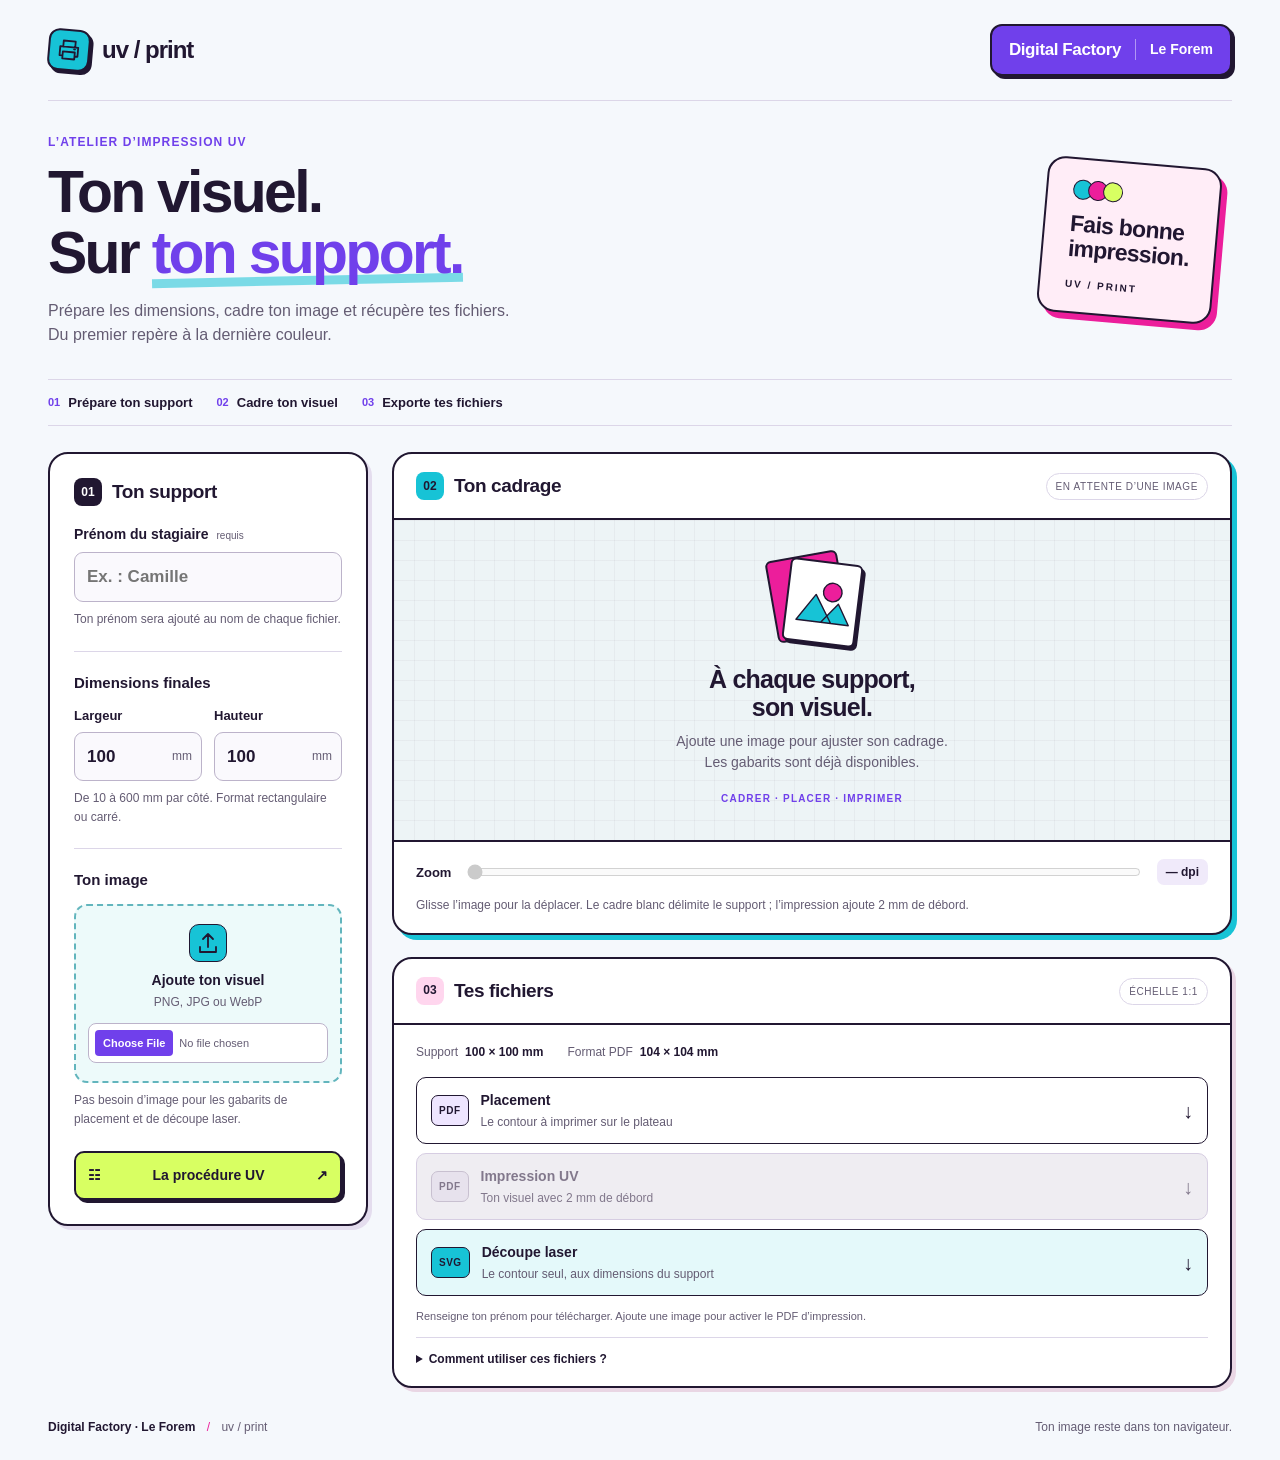
==== index.html @ a332b552 "Créer UV Print avec une identité DF distincte de Cut Studio Copier l’application UV, ses exports nom" ====
<!DOCTYPE html>
<html lang="fr">
<head>
<meta charset="UTF-8">
<meta name="viewport" content="width=device-width, initial-scale=1.0">
<title>UV / Print — Digital Factory</title>
<meta name="description" content="Prépare ton impression UV : cadrage, gabarit de placement, PDF avec débord et contour SVG pour la découpe laser.">
<link rel="icon" type="image/svg+xml" href="favicon.svg">
<link rel="stylesheet" href="assets/uvprint.css">
</head>
<body class="uvprint">

<div class="wrap">
  <header class="topbar">
    <a class="brand" href="./" aria-label="UV Print — accueil"><span class="brand-icon" aria-hidden="true"><svg viewBox="0 0 24 24"><path d="M6 9V3h12v6M6 18H3V9h18v9h-3M6 14h12v7H6z"/><path d="M17 11h1"/></svg></span>uv / print</a>
    <div class="factory-signature" aria-label="Digital Factory · Le Forem"><span class="factory-name">Digital Factory</span><span class="factory-forem">Le Forem</span></div>
  </header>
  <main>
    <section class="intro" aria-labelledby="titre">
      <div><p class="eyebrow">L’atelier d’impression UV</p><h1 id="titre">Ton visuel.<br>Sur <em>ton support.</em></h1><p class="sub">Prépare les dimensions, cadre ton image et récupère tes fichiers.<br>Du premier repère à la dernière couleur.</p></div>
      <div class="print-stamp" aria-hidden="true"><div class="ink-dots"><i></i><i></i><i></i></div><strong>Fais bonne<br>impression.</strong><span>UV / PRINT</span></div>
    </section>
    <div class="workflow" aria-label="Les étapes"><span><b>01</b> Prépare ton support</span><span><b>02</b> Cadre ton visuel</span><span><b>03</b> Exporte tes fichiers</span></div>
    <div class="studio-grid">
      <section class="panel controls" aria-labelledby="supportTitre">
        <h2 id="supportTitre" class="section-title"><span class="step">01</span> Ton support</h2>
        <label for="prenom">Prénom du stagiaire <span class="required">requis</span></label>
        <input type="text" id="prenom" autocomplete="given-name" maxlength="80" required placeholder="Ex. : Camille" aria-describedby="prenomAide">
        <small class="champ-aide" id="prenomAide">Ton prénom sera ajouté au nom de chaque fichier.</small>
        <div class="settings">
          <h3>Dimensions finales</h3>
          <div class="dims-libre">
            <div><label for="dimW">Largeur</label><div class="field"><input type="number" id="dimW" min="10" max="600" step="1" value="100" required><span>mm</span></div></div>
            <div><label for="dimH">Hauteur</label><div class="field"><input type="number" id="dimH" min="10" max="600" step="1" value="100" required><span>mm</span></div></div>
          </div><p class="champ-aide">De 10 à 600 mm par côté. Format rectangulaire ou carré.</p>
        </div>
        <div class="settings">
          <h3>Ton image</h3>
          <div class="upload"><span class="upload-icon" aria-hidden="true"><svg viewBox="0 0 24 24"><path d="M12 16V3m-5 5 5-5 5 5M4 16v5h16v-5"/></svg></span><label for="imageInput">Ajoute ton visuel</label><span class="champ-aide">PNG, JPG ou WebP</span><input id="imageInput" type="file" accept="image/png,image/jpeg,image/webp" onchange="chargeImage(this)"><img class="miniature" id="miniature" alt="Miniature de l’image importée"></div>
          <p id="imageError" class="image-error" role="alert" hidden></p>
          <p class="champ-aide">Pas besoin d’image pour les gabarits de placement et de découpe laser.</p>
        </div>
        <button class="procedure-btn" id="btnProcedure" onclick="ouvreProcedure()" aria-haspopup="dialog" aria-controls="modalProc"><span aria-hidden="true">☷</span> La procédure UV <span aria-hidden="true">↗</span></button>
      </section>
      <div class="work-area">
        <section class="panel preview-panel" aria-labelledby="cadrageTitre">
          <div class="panel-head"><h2 id="cadrageTitre" class="section-title"><span class="step cyan">02</span> Ton cadrage</h2><span class="preview-tag" id="previewState">En attente d’une image</span></div>
          <div class="stage">
            <div class="empty-state" id="emptyState"><div class="empty-print" aria-hidden="true"><span class="paper-back"></span><span class="paper-front"><svg viewBox="0 0 80 80"><circle cx="51" cy="25" r="12"/><path d="M8 65 30 30 53 65ZM40 65 60 39 76 65Z"/></svg></span></div><h3>À chaque support,<br>son visuel.</h3><p>Ajoute une image pour ajuster son cadrage.<br>Les gabarits sont déjà disponibles.</p><span class="empty-format">CADRER · PLACER · IMPRIMER</span></div>
            <canvas class="zone" id="cvCadrage" height="260" hidden aria-label="Aperçu du cadrage : glisse l’image pour ajuster la zone imprimée"></canvas>
          </div>
          <div class="preview-bottom"><div class="rang"><label for="zoom">Zoom</label><input type="range" id="zoom" min="1" max="3" step="0.01" value="1" disabled><span class="badge" id="dpiBadge">— dpi</span></div><p class="champ-aide">Glisse l’image pour la déplacer. Le cadre blanc délimite le support ; l’impression ajoute 2 mm de débord.</p></div>
        </section>
        <section class="panel exports" aria-labelledby="exportsTitre">
          <div class="panel-head"><h2 id="exportsTitre" class="section-title"><span class="step pink">03</span> Tes fichiers</h2><span class="preview-tag">Échelle 1:1</span></div>
          <div class="export-body"><div class="recap" id="recap"><div><span>Support</span><b id="recapDim">100 × 100 mm</b></div><div><span>Format PDF</span><b id="recapPlateau">104 × 104 mm</b></div></div>
            <div class="dl">
              <button id="btnGabarit" onclick="exportGabarit()"><span class="file-type">PDF</span><span><b>Placement</b><small>Le contour à imprimer sur le plateau</small></span><span class="download-arrow" aria-hidden="true">↓</span></button>
              <button id="btnImpression" onclick="exportImpression()" disabled><span class="file-type">PDF</span><span><b>Impression UV</b><small>Ton visuel avec 2 mm de débord</small></span><span class="download-arrow" aria-hidden="true">↓</span></button>
              <button id="btnLaser" onclick="exportLaser()"><span class="file-type">SVG</span><span><b>Découpe laser</b><small>Le contour seul, aux dimensions du support</small></span><span class="download-arrow" aria-hidden="true">↓</span></button>
            </div>
            <p class="export-note">Renseigne ton prénom pour télécharger. Ajoute une image pour activer le PDF d’impression.</p>
            <details class="export-help"><summary>Comment utiliser ces fichiers ?</summary><p><b>Impression UV :</b> imprime le gabarit de placement sur le plateau, pose le support dans le trait plein, règle la hauteur, puis imprime ton visuel.</p><p><b>Découpe laser :</b> importe le SVG en millimètres à 100 %. Il ne contient ni image ni débord, et n’applique aucune compensation du trait de coupe. Utilise un matériau compatible avec ta machine.</p></details>
          </div>
        </section>
      </div>
    </div>
  </main>
  <footer><span><strong>Digital Factory · Le Forem</strong> <span class="footer-divider">/</span> uv / print</span><span>Ton image reste dans ton navigateur.</span></footer>
</div>

<div class="modal" id="modalProc" role="dialog" aria-modal="true" aria-label="Procédure d’impression UV">
  <div class="box">
    <div id="procEcran"></div>
    <div class="actions" style="justify-content:flex-end; margin-top:22px; border-top:1px solid var(--border); padding-top:16px">
      <button class="btn2" id="fermerProcedure" onclick="fermeProcedure()">Fermer</button>
    </div>
  </div>
</div>

<div class="lightbox" id="modalImg" onclick="fermeLightbox()">
  <button class="lightbox-close" onclick="fermeLightbox()" aria-label="Fermer">&times;</button>
  <img id="lightboxImg" src="" alt="" onclick="event.stopPropagation();">
</div>

<script>
/* ---------- constantes ---------- */
const K = 72/25.4;      // pt par mm (PDF)
const DPI = 300;        // résolution d'export
const DEBORD = 2;       // débord d'impression (mm)
const MARGE = DEBORD;   // la page s'arrête au débord : aucune bande blanche extérieure
const clamp=(v,a,b)=>Math.max(a,Math.min(b,v));

const state = {w:100, h:100, zoom:1, ox:.5, oy:.5, img:null};

/* ---------- image ---------- */
function chargeImage(input){
  const f=input.files[0]; if(!f) return;
  const erreur=document.getElementById('imageError');
  erreur.hidden=true;
  const echec=()=>{erreur.textContent='Cette image ne peut pas être ouverte. Choisis un fichier PNG, JPG ou WebP.'; erreur.hidden=false;};
  const r=new FileReader();
  r.onerror=echec;
  r.onload=e=>{
    const im=new Image();
    im.onerror=echec;
    im.onload=()=>{
      state.img=im; state.zoom=1; state.ox=.5; state.oy=.5;
      document.getElementById('zoom').value=1;
      document.getElementById('zoom').disabled=false;
      document.getElementById('emptyState').hidden=true;
      document.getElementById('cvCadrage').hidden=false;
      document.getElementById('previewState').textContent='Glisse pour ajuster';
      document.getElementById('miniature').src=e.target.result;
      document.getElementById('miniature').style.display='block';
      document.getElementById('btnGabarit').disabled=false;
      document.getElementById('btnImpression').disabled=false;
      rendu();
    };
    im.src=e.target.result;
  };
  r.readAsDataURL(f);
}

/* ---------- géométrie (cadrage rectangulaire libre) ---------- */
function cropRect(){
  const img=state.img;
  if(!img||!img.width) return null;
  /*
    Le cadrage correspond au format fini du support. On réserve aussi, dans
    l'image source, les 2 mm nécessaires tout autour. Sans cette réserve,
    l'export tenterait de lire hors de la photo et le débord deviendrait blanc.
  */
  const baseScale=Math.min(
    img.width/(state.w+2*DEBORD),
    img.height/(state.h+2*DEBORD)
  );
  const s=baseScale/state.zoom;
  const w=state.w*s, h=state.h*s;
  const pad=DEBORD*s;
  const cx=clamp(state.ox*img.width, w/2+pad, img.width-w/2-pad);
  const cy=clamp(state.oy*img.height, h/2+pad, img.height-h/2-pad);
  return {x:cx-w/2, y:cy-h/2, w, h};
}
function effDpi(){ const c=cropRect(); return c ? c.w/state.w*25.4 : 0; }
function zoomMax(){
  const img=state.img; if(!img||!img.width) return 2;
  const baseScale=Math.min(
    img.width/(state.w+2*DEBORD),
    img.height/(state.h+2*DEBORD)
  );
  return clamp((baseScale*25.4)/150, 1.01, 3);
}
function larg(el){ return Math.min(680, (el.parentElement.clientWidth||640)-2); }

function tuile(pxPerMm, bleedMm){
  const b=bleedMm||0;
  const totalW=state.w+2*b, totalH=state.h+2*b;
  const pxW=Math.max(1, Math.round(totalW*pxPerMm)), pxH=Math.max(1, Math.round(totalH*pxPerMm));
  const cv=document.createElement('canvas'); cv.width=pxW; cv.height=pxH;
  const ctx=cv.getContext('2d');
  ctx.fillStyle='#fff'; ctx.fillRect(0,0,pxW,pxH);
  const cr=cropRect();
  if(!cr) return cv;
  const s=cr.w/state.w;
  ctx.drawImage(state.img, cr.x-b*s, cr.y-b*s, totalW*s, totalH*s, 0, 0, pxW, pxH);
  return cv;
}

function dessineCadrage(){
  const cv=document.getElementById('cvCadrage');
  const img=state.img;
  if(!img||!img.width) return;
  const lp=Math.min(larg(cv), 460*img.width/img.height), s=lp/img.width;
  cv.width=lp; cv.height=Math.round(img.height*s);
  const ctx=cv.getContext('2d');
  ctx.drawImage(img,0,0,cv.width,cv.height);
  const cr=cropRect(); if(!cr) return;
  ctx.fillStyle='rgba(38,37,31,.55)';
  ctx.fillRect(0,0,cv.width,cr.y*s);
  ctx.fillRect(0,(cr.y+cr.h)*s,cv.width,cv.height);
  ctx.fillRect(0,cr.y*s,cr.x*s,cr.h*s);
  ctx.fillRect((cr.x+cr.w)*s,cr.y*s,cv.width,cr.h*s);
  ctx.strokeStyle='#fff'; ctx.lineWidth=2.5;
  ctx.strokeRect(cr.x*s,cr.y*s,cr.w*s,cr.h*s);
  const d=Math.round(effDpi());
  const bd=document.getElementById('dpiBadge');
  bd.textContent=d+' dpi';
  bd.className='badge '+(d>=250?'ok':(d>=110?'warn':'alerte'));
  document.getElementById('zoom').max=zoomMax().toFixed(2);
}

function rendu(){
  document.getElementById('recapDim').textContent=state.w+' × '+state.h+' mm';
  document.getElementById('recapPlateau').textContent=(state.w+2*MARGE)+' × '+(state.h+2*MARGE)+' mm';
  dessineCadrage();
}

document.getElementById('dimW').addEventListener('input',e=>{
  state.w=clamp(Math.round(+e.target.value||0),10,600); rendu();
});
document.getElementById('dimH').addEventListener('input',e=>{
  state.h=clamp(Math.round(+e.target.value||0),10,600); rendu();
});
document.getElementById('zoom').addEventListener('input',e=>{
  state.zoom=+e.target.value; rendu();
});
let drag=null;
const cvC=document.getElementById('cvCadrage');
cvC.addEventListener('pointerdown',e=>{
  drag={x:e.clientX,y:e.clientY,ox:state.ox,oy:state.oy};
  if(cvC.setPointerCapture) cvC.setPointerCapture(e.pointerId);
});
cvC.addEventListener('pointermove',e=>{
  if(!drag) return;
  const rect=cvC.getBoundingClientRect();
  state.ox=clamp(drag.ox-(e.clientX-drag.x)/rect.width,0,1);
  state.oy=clamp(drag.oy-(e.clientY-drag.y)/rect.height,0,1);
  rendu();
});
cvC.addEventListener('pointerup',()=>{drag=null;});
cvC.addEventListener('pointercancel',()=>{drag=null;});
window.addEventListener('resize',rendu);

/* ---------- écrivain PDF : vecteur + images JPEG, sans bibliothèque ---------- */
function jpegBin(cv){
  const b64=cv.toDataURL('image/jpeg',0.95).split(',')[1];
  const bin=atob(b64), u=new Uint8Array(bin.length);
  for(let i=0;i<bin.length;i++) u[i]=bin.charCodeAt(i);
  return u;
}
function ecrisPDF(pageMm, content, images, pageHmm, boxes){
  images = images||[];
  const pW=pageMm*K, pH=(pageHmm||pageMm)*K;
  const parts=[], off=[]; let pos=0;
  const push=s=>{
    if(typeof s==='string'){
      const u=new Uint8Array(s.length);
      for(let i=0;i<s.length;i++) u[i]=s.charCodeAt(i)&0xFF;
      parts.push(u); pos+=u.length;
    } else { parts.push(s); pos+=s.length; }
  };
  const nImg=images.length, nObj=5+nImg;
  push('%PDF-1.4\n%\xE2\xE3\xCF\xD3\n');
  const obj=(n,body)=>{ off[n]=pos; push(n+' 0 obj\n'+body+'\nendobj\n'); };
  obj(1,'<< /Type /Catalog /Pages 2 0 R >>');
  obj(2,'<< /Type /Pages /Kids [3 0 R] /Count 1 >>');
  let xo='';
  for(let i=0;i<nImg;i++) xo+='/Im'+i+' '+(6+i)+' 0 R ';
  const pdfBox=box=>'['+box.map(mm=>(mm*K).toFixed(3)).join(' ')+']';
  let pageBoxes='';
  if(boxes&&boxes.trim) pageBoxes+=' /TrimBox '+pdfBox(boxes.trim);
  if(boxes&&boxes.bleed) pageBoxes+=' /BleedBox '+pdfBox(boxes.bleed);
  obj(3,'<< /Type /Page /Parent 2 0 R /MediaBox [0 0 '+pW.toFixed(3)+' '+pH.toFixed(3)+']'+pageBoxes+' '
    +'/Resources << /Font << /F1 5 0 R >> '+(nImg?'/XObject << '+xo+'>> ':'')+'>> /Contents 4 0 R >>');
  obj(4,'<< /Length '+content.length+' >>\nstream\n'+content+'endstream');
  obj(5,'<< /Type /Font /Subtype /Type1 /BaseFont /Helvetica >>');
  for(let i=0;i<nImg;i++){
    const im=images[i]; off[6+i]=pos;
    push((6+i)+' 0 obj\n<< /Type /XObject /Subtype /Image /Width '+im.w+' /Height '+im.h
      +' /ColorSpace /DeviceRGB /BitsPerComponent 8 /Filter /DCTDecode /Length '+im.data.length+' >>\nstream\n');
    push(im.data);
    push('\nendstream\nendobj\n');
  }
  const xref=pos;
  let x='xref\n0 '+(nObj+1)+'\n0000000000 65535 f \n';
  for(let n=1;n<=nObj;n++) x+=String(off[n]).padStart(10,'0')+' 00000 n \n';
  push(x);
  push('trailer\n<< /Size '+(nObj+1)+' /Root 1 0 R >>\nstartxref\n'+xref+'\n%%EOF\n');
  return new Blob(parts,{type:'application/pdf'});
}
function dl(url,nom){
  const a=document.createElement('a'); a.href=url; a.download=nom;
  document.body.appendChild(a); a.click(); a.remove();
  setTimeout(()=>URL.revokeObjectURL(url),8000);
}

/* ---------- exports ---------- */
function valideExport(){
  const prenom=document.getElementById('prenom');
  prenom.setCustomValidity(prenom.value.trim() ? '' : 'Indique ton prénom pour nommer le fichier.');
  for(const champ of [prenom, document.getElementById('dimW'), document.getElementById('dimH')]){
    if(!champ.reportValidity()) return false;
  }
  return true;
}
document.getElementById('prenom').addEventListener('input',e=>e.target.setCustomValidity(''));
function nomFichier(type,extension){
  const prenom=document.getElementById('prenom').value.trim().normalize('NFC')
    .replace(/[^\p{L}\p{N}\p{M}_-]+/gu,'-').replace(/^-+|-+$/g,'') || 'stagiaire';
  return prenom+'_'+type+'_'+state.w+'x'+state.h+'mm.'+extension;
}
function exportLaser(){
  if(!valideExport()) return;
  const svg='<?xml version="1.0" encoding="UTF-8"?>\n'
    +'<svg xmlns="http://www.w3.org/2000/svg" width="'+state.w+'mm" height="'+state.h+'mm" viewBox="0 0 '+state.w+' '+state.h+'">\n'
    +'  <rect x="0" y="0" width="'+state.w+'" height="'+state.h+'" fill="none" stroke="#ff0000" stroke-width="0.01"/>\n'
    +'</svg>\n';
  dl(URL.createObjectURL(new Blob([svg],{type:'image/svg+xml;charset=utf-8'})),nomFichier('decoupe-laser','svg'));
}
function exportImpression(){
  if(!valideExport() || !state.img) return;
  const pageW=state.w+2*MARGE, pageH=state.h+2*MARGE, pHpt=pageH*K;
  const totalW=state.w+2*DEBORD, totalH=state.h+2*DEBORD;
  const cv=tuile(DPI/25.4, DEBORD);
  const imgs=[{data:jpegBin(cv), w:cv.width, h:cv.height}];
  const x=(MARGE-DEBORD)*K, y=pHpt-(MARGE-DEBORD)*K-totalH*K;
  const c='q '+(totalW*K).toFixed(3)+' 0 0 '+(totalH*K).toFixed(3)+' '
    +x.toFixed(3)+' '+y.toFixed(3)+' cm /Im0 Do Q\n';
  const boxes={
    trim:[MARGE, MARGE, MARGE+state.w, MARGE+state.h],
    bleed:[MARGE-DEBORD, MARGE-DEBORD, MARGE+state.w+DEBORD, MARGE+state.h+DEBORD]
  };
  dl(URL.createObjectURL(ecrisPDF(pageW, c, imgs, pageH, boxes)), nomFichier('impression','pdf'));
}
function exportGabarit(){
  if(!valideExport()) return;
  const pageW=state.w+2*MARGE, pageH=state.h+2*MARGE, pHpt=pageH*K;
  const tw=state.w, th=state.h, x=MARGE, y=MARGE;
  const Y = mm => pHpt - mm*K;
  let c='0 G 0.8 w\n';
  c+=(x*K).toFixed(2)+' '+Y(y+th).toFixed(2)+' '
    +(tw*K).toFixed(2)+' '+(th*K).toFixed(2)+' re S\n';
  c+='[3 3] 0 d 0.4 w\n'
    +((x-DEBORD)*K).toFixed(2)+' '+Y(y+th+DEBORD).toFixed(2)+' '
    +((tw+2*DEBORD)*K).toFixed(2)+' '+((th+2*DEBORD)*K).toFixed(2)+' re S\n'
    +'[] 0 d 0.8 w\n';
  c+='1.2 w 0 '+Y(0).toFixed(2)+' m '+(16*K).toFixed(2)+' '+Y(0).toFixed(2)+' l S\n'
    +'0 '+Y(0).toFixed(2)+' m 0 '+Y(16).toFixed(2)+' l S\n';
  c+='BT /F1 7 Tf '+(20*K).toFixed(2)+' '+Y(8).toFixed(2)+' Td (origine machine) Tj ET\n';
  c+='BT /F1 6 Tf '+(MARGE*K).toFixed(2)+' '+Y(pageH-2).toFixed(2)+' Td '
    +'(support '+tw+' x '+th+' mm - debord '+DEBORD+' mm - trait plein = support) Tj ET\n';
  dl(URL.createObjectURL(ecrisPDF(pageW, c, [], pageH)), nomFichier('gabarit-placement','pdf'));
}

/* ---------- procédure courte ---------- */
function etapesProcedure(){
  return [
    {texte:'Vérifier que le support <b>MO-240</b> est bien sélectionné dans VersaWorks.', img:'assets/versaworks/etape-1.jpg'},
    {texte:'Dans la barre d’outils, ouvrir <b>Paramètres</b> (icône engrenage).', img:'assets/versaworks/etape-2.jpg'},
    {texte:'Dans la section Qualité, choisir le type de support : <b>Generic</b> pour toute impression couleur ou blanc ; <b>Special Effect</b> pour l’embossage, le vernis mat ou brillant.', img:'assets/versaworks/etape-3.jpg'},
    {texte:'Toujours dans Qualité, choisir la qualité d’impression : pour le gabarit, <b>Draft</b> suffit — un simple tracé de positionnement, pas une image à restituer fidèlement.', img:'assets/versaworks/etape-4.jpg'},
    {texte:'Sur la machine, règle la <b>hauteur du plateau</b> avec le profil <b>Gabarit Tape</b>, puis imprime le <b>gabarit</b> (fichier 1) directement sur le plateau.'},
    {texte:'Place le support bien à l’intérieur du contour en trait plein.', img:'assets/impression-uv/etape-6.png'},
    {texte:'Règle à nouveau la <b>hauteur du plateau</b> directement sur la machine avec un <b>profil adapté à ton support</b> : le support a de l’épaisseur et la distance entre la tête d’impression et sa surface a changé depuis l’impression du gabarit.', cle:true},
    {texte:'Impression couleur : sélectionner Mode → Couleur (CMYK/Or/Re) : <b>12 passes</b> pour la meilleure qualité, <b>10 passes</b> pour aller plus vite. Qualité d’impression : Standard.', img:'assets/versaworks/etape-6.jpg'},
    {texte:'Si tu as besoin d’une <b>sous-couche blanche</b>, sélectionne le mode multicouche adapté : <b>White → CMYK/Or/Re 12p</b> pour imprimer le blanc avant la couleur, ou <b>CMYK/Or/Re → White 12p</b> pour imprimer le blanc après la couleur. Clique ensuite sur <b>Générer une plaque de couleur spéciale</b>, puis choisis Forme → <b>Zone d’impression</b>. L’ordre dépend du support et du côté depuis lequel le visuel sera regardé.', cle:true,
      medias:[{s:'assets/versaworks/etape-5a.jpg', label:'Choisir le mode avec blanc'},{s:'assets/versaworks/etape-5b.jpg', label:'Générer une plaque de couleur spéciale'},{s:'assets/versaworks/etape-5c.jpg', label:'Résultat attendu'}]},
    {texte:'Valider, puis cliquer sur <b>Imprimer</b>.', img:'assets/versaworks/etape-7.jpg'}
  ];
}
function ouvreLightbox(src){
  document.getElementById('lightboxImg').src=src;
  document.getElementById('modalImg').classList.add('on');
}
function fermeLightbox(){ document.getElementById('modalImg').classList.remove('on'); }
function ouvreProcedure(){
  const uneImage=(src,alt)=>'<span class="pc-media"><span class="pc-ph"><svg viewBox="0 0 24 24" fill="none" stroke="currentColor" stroke-width="2" stroke-linecap="round" stroke-linejoin="round" aria-hidden="true"><rect x="3" y="3" width="18" height="18" rx="2" ry="2"/><circle cx="8.5" cy="8.5" r="1.5"/><polyline points="21 15 16 10 5 21"/></svg><small>'+src+'</small></span><img src="'+src+'" alt="'+alt+'" onclick="event.preventDefault();event.stopPropagation();ouvreLightbox(this.src);" onerror="this.remove()"></span>';
  const check=etapesProcedure().map((e,i)=>{
    const n=i+1;
    const media=e.medias
      ? '<span class="pc-media-row">'+e.medias.map(m=>'<span class="pc-media-item">'+uneImage(m.s,'Illustration étape '+n)+'<small class="pc-media-cap">'+m.label+'</small></span>').join('')+'</span>'
      : (e.img ? uneImage(e.img,'Illustration étape '+n) : '');
    return '<label class="pc'+(e.cle?' pc-cle':'')+'"><input type="checkbox"><span class="pc-n">'+n+'</span><span class="pc-body"><span class="pc-txt">'+(e.cle?'<span class="pc-tag">Point clé</span>':'')+e.texte+'</span>'+media+'</span></label>';
  }).join('');
  document.getElementById('procEcran').innerHTML=
    '<h2><svg class="ic" viewBox="0 0 24 24" fill="none" stroke="currentColor" stroke-width="2" stroke-linecap="round" stroke-linejoin="round" aria-hidden="true"><polyline points="6 9 6 2 18 2 18 9"/><path d="M6 18H4a2 2 0 0 1-2-2v-5a2 2 0 0 1 2-2h16a2 2 0 0 1 2 2v5a2 2 0 0 1-2 2h-2"/><rect x="6" y="14" width="12" height="8"/></svg>Procédure</h2>'
    +'<p class="plan-sous">Un support, dans l’ordre</p>'
    +'<p class="plan-hint">Coche chaque étape au fur et à mesure. Touche une photo pour l’agrandir.</p>'
    +'<div class="plan-check">'+check+'</div>';
  document.getElementById('modalProc').classList.add('on');
  document.getElementById('fermerProcedure').focus();
}
function fermeProcedure(){ document.getElementById('modalProc').classList.remove('on'); document.getElementById('btnProcedure').focus(); }
document.addEventListener('keydown',e=>{
  if(e.key==='Escape'){
    if(document.getElementById('modalImg').classList.contains('on')) fermeLightbox();
    else if(document.getElementById('modalProc').classList.contains('on')) fermeProcedure();
  }
});

rendu();
</script>
</body>
</html>
---- assets/uvprint.css ----
@import url('procedure.css');
:root{--bg:#f5f8fc;--panel:#fff;--ink:#211731;--muted:#645c73;--violet:#7040eb;--lime:#d8ff62;--line:#dcd6e8;--magenta:#ec1e9b;--cyan:#17c3d6;--text:var(--ink);--border:var(--line);--wash:#f5f3ff;--grey-soft:#f2f2f6;--mauve:var(--violet);--mauve-soft:#f1eaff;--fuchsia:var(--magenta);--fuchsia-soft:#fff0f8;--radius:20px;--radius-md:12px}
*{box-sizing:border-box}body{margin:0;background:var(--bg);color:var(--ink);font:16px/1.5 Arial,Helvetica,sans-serif}button,input{font:inherit}button{cursor:pointer}button:disabled{cursor:not-allowed}button,input{touch-action:manipulation}a{color:inherit}button:focus-visible,input:focus-visible,a:focus-visible,summary:focus-visible{outline:3px solid var(--violet);outline-offset:4px}button{color:var(--ink)}[hidden]{display:none!important}.wrap{max-width:1256px;margin:auto;padding:0 36px}svg{width:24px;height:24px;fill:none;stroke:currentColor;stroke-width:1.8;stroke-linecap:round;stroke-linejoin:round;flex:none}.ic{width:1.15em;height:1.15em;vertical-align:-.2em}
.topbar{display:flex;align-items:center;justify-content:space-between;gap:18px;padding:24px 0;border-bottom:1px solid var(--line)}.brand{display:flex;align-items:center;gap:12px;font-size:24px;letter-spacing:-1px;font-weight:900;text-decoration:none}.brand-icon{display:grid;place-items:center;width:42px;height:42px;background:var(--cyan);border:2px solid var(--ink);border-radius:11px;box-shadow:3px 3px 0 var(--ink);transform:rotate(5deg)}.factory-signature{display:flex;align-items:center;gap:14px;padding:11px 17px;background:var(--violet);color:white;border:2px solid var(--ink);border-radius:12px;box-shadow:3px 3px 0 var(--ink)}.factory-name{font-size:17px;font-weight:900;letter-spacing:-.4px}.factory-forem{border-left:1px solid #ffffff75;padding-left:14px;font-size:14px;font-weight:700;white-space:nowrap}
.intro{display:flex;justify-content:space-between;align-items:center;gap:30px;padding:32px 0}.eyebrow{margin:0 0 10px;font-size:12px;font-weight:800;letter-spacing:1.1px;text-transform:uppercase;color:var(--violet)}h1{font-size:clamp(38px,4.6vw,60px);font-weight:900;letter-spacing:-2.7px;line-height:1.04;margin:0}h1 em{font-style:normal;color:var(--violet);position:relative;isolation:isolate}h1 em:after{content:'';position:absolute;z-index:-1;bottom:0;left:0;right:0;height:9px;background:var(--cyan);opacity:.55;transform:rotate(-1.2deg)}.sub{color:var(--muted);margin:16px 0 0;font-size:16px}.print-stamp{position:relative;background:#ffedf7;border:2px solid var(--ink);border-radius:18px;padding:20px 25px;box-shadow:6px 6px 0 var(--magenta);transform:rotate(5deg);margin-right:15px;flex:none}.print-stamp strong{display:block;font-size:23px;line-height:1.1;letter-spacing:-.7px}.print-stamp>span{display:block;margin-top:14px;font-size:10px;font-weight:800;letter-spacing:2px}.ink-dots{display:flex;margin-bottom:12px;padding-left:0}.ink-dots i{width:20px;height:20px;border:1.5px solid var(--ink);border-radius:50%;background:var(--cyan)}.ink-dots i+i{margin-left:-5px;background:var(--magenta)}.ink-dots i+i+i{background:var(--lime)}
.workflow{display:flex;gap:24px;flex-wrap:wrap;margin:0 0 26px;padding:13px 0;border-top:1px solid var(--line);border-bottom:1px solid var(--line);font-size:13px;font-weight:700}.workflow span{display:flex;gap:8px;align-items:center}.workflow b{font-size:11px;color:var(--violet)}.studio-grid{display:grid;grid-template-columns:320px minmax(0,1fr);gap:24px;align-items:start}.panel{background:#fff;border:2px solid var(--ink);border-radius:20px;overflow:hidden}.controls{padding:24px;box-shadow:4px 4px 0 #e4ddee}.section-title{display:flex;align-items:center;gap:10px;margin:0;font-size:19px;letter-spacing:-.4px;line-height:1.3}.step{display:grid;place-items:center;width:28px;height:28px;border-radius:8px;background:var(--ink);color:white;font-size:12px;letter-spacing:0;flex:none}.step.cyan{background:var(--cyan);color:var(--ink)}.step.pink{background:#ffd6ee;color:var(--ink)}h3{font-size:15px;margin:0 0 12px}label{display:block;font-size:14px;font-weight:700;margin:18px 0 7px}.required{font-size:10px;color:var(--muted);font-weight:400;margin-left:4px}input[type=text],input[type=number]{width:100%;min-width:0;background:#faf9fd;color:var(--ink);border:1px solid #bcb3ca;border-radius:9px;padding:11px 12px;font-size:17px;font-weight:600}.champ-aide{display:block;color:var(--muted);font-size:12px;line-height:1.55;margin:8px 0 0}.settings{border-top:1px solid var(--line);margin-top:22px;padding-top:20px}.dims-libre{display:flex;gap:12px}.dims-libre>div{flex:1;min-width:0}.dims-libre label{margin:0 0 6px;font-size:13px}.field{position:relative}.field input{padding-right:32px}.field>span{position:absolute;right:10px;top:15px;color:var(--muted);font-size:12px;pointer-events:none}input[type=number]{appearance:textfield;-moz-appearance:textfield}input[type=number]::-webkit-inner-spin-button,input[type=number]::-webkit-outer-spin-button{-webkit-appearance:none;margin:0}
.upload{display:flex;flex-direction:column;align-items:center;text-align:center;background:#edfafa;border:2px dashed #62b5bd;border-radius:13px;padding:18px 12px}.upload label{margin:8px 0 0}.upload .champ-aide{margin:2px 0 12px}.upload-icon{display:grid;place-items:center;width:38px;height:38px;background:var(--cyan);border:1.5px solid var(--ink);border-radius:10px}.upload input{display:block;width:100%;font-size:11px;color:var(--muted);background:#fff;border:1px solid #bcb3ca;border-radius:8px;padding:6px}.upload input::file-selector-button{padding:7px 8px;border:0;border-radius:4px;color:#fff;background:var(--violet);font-weight:700;cursor:pointer;margin-right:6px}.miniature{display:none;width:54px;height:54px;object-fit:cover;border:1px solid var(--line);border-radius:8px;margin-top:12px}.image-error{font-size:13px;background:#fff0f3;color:#a12343;border-radius:8px;padding:10px}.procedure-btn{display:flex;align-items:center;gap:8px;justify-content:space-between;width:100%;margin-top:22px;border:2px solid var(--ink);border-radius:10px;padding:12px;background:var(--lime);font-size:14px;font-weight:700;box-shadow:3px 3px 0 var(--ink)}.procedure-btn:hover{transform:translateY(-2px)}
.work-area{display:grid;gap:22px;min-width:0}.preview-panel{box-shadow:5px 5px 0 var(--cyan)}.panel-head{display:flex;align-items:center;justify-content:space-between;gap:12px;padding:18px 22px;border-bottom:2px solid var(--ink)}.preview-tag{font-size:10px;letter-spacing:.6px;text-transform:uppercase;border:1px solid var(--line);border-radius:30px;padding:5px 9px;color:var(--muted);text-align:center}.stage{min-height:320px;position:relative;display:flex;align-items:center;justify-content:center;padding:24px;background-color:#edf4f6;background-image:linear-gradient(#2117310a 1px,transparent 1px),linear-gradient(90deg,#2117310a 1px,transparent 1px);background-size:20px 20px}.empty-state{text-align:center;padding:5px;max-width:360px}.empty-print{height:94px;width:108px;position:relative;margin:0 auto 16px}.paper-back,.paper-front{position:absolute;width:73px;height:83px;border:2px solid var(--ink);border-radius:6px;background:var(--magenta);left:13px;top:0;transform:rotate(-10deg)}.paper-front{background:white;transform:rotate(7deg);left:28px;top:6px;box-shadow:3px 3px 0 var(--ink);display:grid;place-items:center}.paper-front svg{width:62px;height:62px;stroke-width:1.8}.paper-front circle{fill:var(--magenta)}.paper-front path{fill:var(--cyan)}.empty-state h3{font-size:25px;line-height:1.12;letter-spacing:-.8px;margin:0 0 10px}.empty-state p{color:var(--muted);font-size:14px;margin:0}.empty-format{display:block;font-size:10px;font-weight:700;letter-spacing:1.2px;color:var(--violet);margin-top:18px}.zone{display:block;max-width:100%;height:auto;border-radius:3px;box-shadow:0 8px 25px #21173125;touch-action:none;cursor:grab}.zone:active{cursor:grabbing}.preview-bottom{border-top:2px solid var(--ink);padding:14px 22px 18px}.rang{display:flex;align-items:center;gap:14px}.rang label{margin:0;font-size:13px}.rang input{flex:1;min-width:40px;accent-color:var(--violet);height:28px}.badge{border-radius:7px;background:#f0eafa;padding:4px 9px;font-size:12px;font-weight:700;white-space:nowrap}.badge.ok{background:#e4f4ec;color:#1a6946}.badge.warn{background:#fff1cb;color:#734c00}.badge.alerte{background:#ffeaee;color:#a12343}
.exports{box-shadow:4px 4px 0 #e9d6e4}.export-body{padding:18px 22px}.recap{display:flex;gap:24px;flex-wrap:wrap;margin-bottom:16px;font-size:12px}.recap div{display:flex;gap:7px;align-items:baseline}.recap span{color:var(--muted)}.dl{display:grid;gap:9px}.dl button{display:flex;align-items:center;gap:12px;width:100%;text-align:left;border:1.5px solid var(--ink);border-radius:10px;padding:12px 14px;background:white;transition:transform .15s,box-shadow .15s}.dl button>span:nth-child(2){flex:1;min-width:0}.dl button b{display:block;font-size:14px}.dl button small{display:block;font-size:12px;color:var(--muted);margin-top:2px}.file-type{font-size:10px;letter-spacing:.5px;font-weight:800;border:1px solid var(--ink);border-radius:7px;padding:7px;background:#eee5ff}.download-arrow{font-size:20px;font-weight:700}.dl button:not(:disabled):hover{transform:translate(-1px,-1px);box-shadow:3px 3px 0 var(--ink)}#btnImpression{background:var(--violet);color:#fff}#btnImpression small{color:#fff}#btnImpression .file-type{color:var(--ink);background:var(--lime)}#btnLaser{background:#e4f9fa}#btnLaser .file-type{background:var(--cyan)}.dl button:disabled,#btnImpression:disabled{background:#efedf2;color:#82788c;border-color:#d6cde2;box-shadow:none}.dl button:disabled small,#btnImpression:disabled small{color:#82788c}.dl button:disabled .file-type,#btnImpression:disabled .file-type{background:#e7e2ed;color:#82788c;border-color:#c8c0d0}.export-note{font-size:11px;color:var(--muted);margin:12px 0}.export-help{border-top:1px solid var(--line);padding-top:12px;font-size:12px;color:var(--muted)}.export-help summary{cursor:pointer;font-weight:700;color:var(--ink)}.export-help p{margin:10px 0 0}
footer{display:flex;justify-content:space-between;gap:16px;flex-wrap:wrap;padding:30px 0 24px;color:var(--muted);font-size:12px}footer strong{color:var(--ink)}.footer-divider{margin:0 8px;color:var(--magenta)}.btn2{padding:10px 18px;border:2px solid var(--ink);border-radius:10px;background:var(--lime);font-weight:700}.modal .box{border:2px solid var(--ink);box-shadow:7px 7px 0 var(--magenta)}.pc{border-color:var(--line)}.pc-n{color:var(--violet)}.pc input{accent-color:var(--violet)}body:has(.modal.on){overflow:hidden}.lightbox-close{font-size:30px}
@media(min-width:1100px){.controls{position:sticky;top:20px}}
@media(max-width:900px){.studio-grid{grid-template-columns:280px minmax(0,1fr);gap:18px}.wrap{padding:0 24px}.controls{padding:18px}.panel-head{padding:16px}.preview-tag{font-size:9px}.print-stamp{margin-right:8px}.recap{gap:6px 15px}.export-body{padding:16px}}
@media(max-width:720px){.wrap{padding:0 18px}.topbar{padding:18px 0;flex-wrap:wrap;gap:16px}.brand{font-size:22px}.factory-signature{padding:8px 12px;gap:10px}.factory-name{font-size:14px}.factory-forem{font-size:11px;padding-left:10px}.intro{padding:26px 0;gap:16px}h1{font-size:42px;letter-spacing:-1.9px}.sub{font-size:14px}.print-stamp{display:none}.workflow{gap:10px 18px;font-size:11px;margin-bottom:22px}.studio-grid{grid-template-columns:minmax(0,1fr);gap:22px}.controls{padding:22px}.stage{min-height:310px;padding:18px}.panel-head{padding:16px 18px}.preview-bottom{padding:14px 18px}.panel-head .section-title{font-size:18px}.export-body{padding:18px}.modal{padding:14px 10px}.modal .box{padding:20px 16px;box-shadow:none}footer{font-size:11px;gap:6px}.dl button{padding:12px}.preview-tag{font-size:9px}}
@media(prefers-reduced-motion:reduce){*{transition:none!important;scroll-behavior:auto!important}}
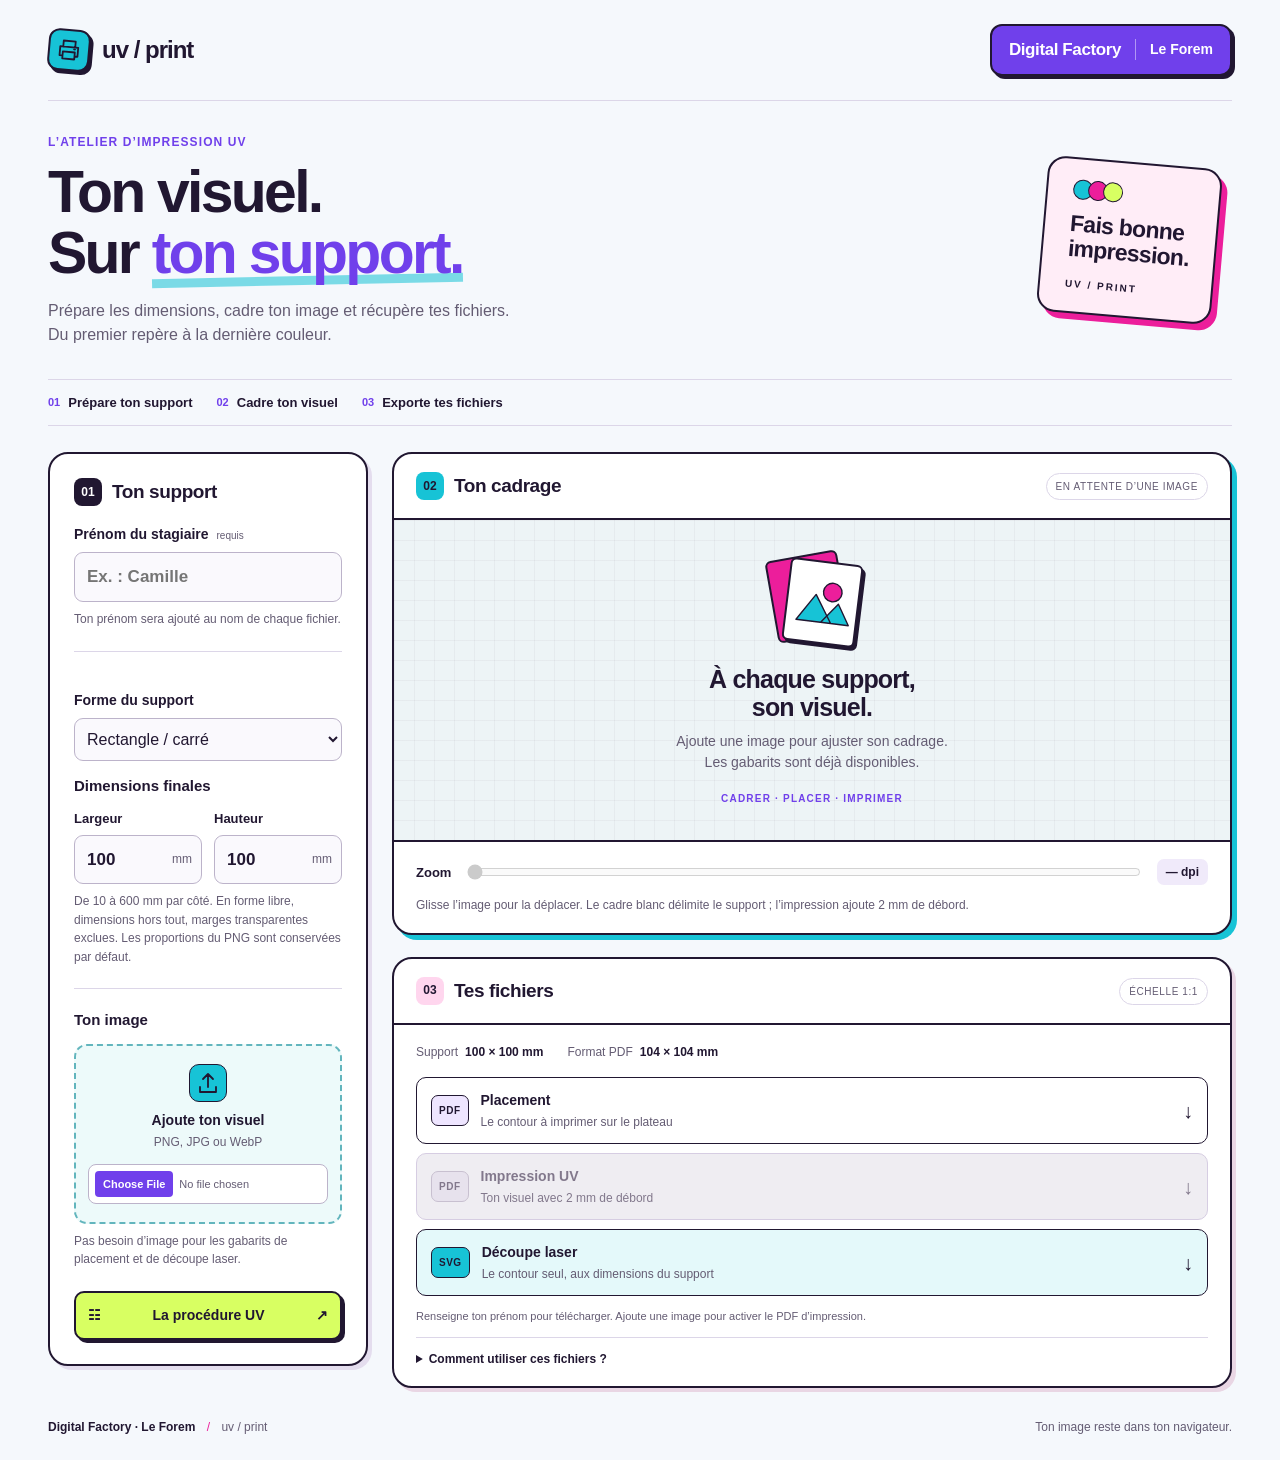
==== commit fedd8a54: "Ajoute les formes libres PNG transparentes : contour laser et gabarit de placement" ====
--- a/index.html
+++ b/index.html
@@ -28,17 +28,21 @@
         <input type="text" id="prenom" autocomplete="given-name" maxlength="80" required placeholder="Ex. : Camille" aria-describedby="prenomAide">
         <small class="champ-aide" id="prenomAide">Ton prénom sera ajouté au nom de chaque fichier.</small>
         <div class="settings">
+          <label for="shapeMode">Forme du support</label>
+          <select id="shapeMode"><option value="rectangle">Rectangle / carré</option><option value="free">Forme libre — PNG transparent</option></select>
+          <p id="shapeHelp" class="champ-aide" hidden>Le fichier de forme libre doit être fourni au format PNG sur fond transparent. Le contour suit les zones opaques (seuil 50 %) ; les trous et les éléments séparés sont aussi découpés. Vérifie le tracé avant utilisation.</p>
           <h3>Dimensions finales</h3>
+          <label id="ratioControl" hidden><input type="checkbox" id="keepRatio" checked> Conserver les proportions du PNG</label>
           <div class="dims-libre">
-            <div><label for="dimW">Largeur</label><div class="field"><input type="number" id="dimW" min="10" max="600" step="1" value="100" required><span>mm</span></div></div>
-            <div><label for="dimH">Hauteur</label><div class="field"><input type="number" id="dimH" min="10" max="600" step="1" value="100" required><span>mm</span></div></div>
-          </div><p class="champ-aide">De 10 à 600 mm par côté. Format rectangulaire ou carré.</p>
+            <div><label for="dimW">Largeur</label><div class="field"><input type="number" id="dimW" min="10" max="600" step="0.01" value="100" required><span>mm</span></div></div>
+            <div><label for="dimH">Hauteur</label><div class="field"><input type="number" id="dimH" min="10" max="600" step="0.01" value="100" required><span>mm</span></div></div>
+          </div><p class="champ-aide">De 10 à 600 mm par côté. En forme libre, dimensions hors tout, marges transparentes exclues. Les proportions du PNG sont conservées par défaut.</p>
         </div>
         <div class="settings">
           <h3>Ton image</h3>
-          <div class="upload"><span class="upload-icon" aria-hidden="true"><svg viewBox="0 0 24 24"><path d="M12 16V3m-5 5 5-5 5 5M4 16v5h16v-5"/></svg></span><label for="imageInput">Ajoute ton visuel</label><span class="champ-aide">PNG, JPG ou WebP</span><input id="imageInput" type="file" accept="image/png,image/jpeg,image/webp" onchange="chargeImage(this)"><img class="miniature" id="miniature" alt="Miniature de l’image importée"></div>
+          <div class="upload"><span class="upload-icon" aria-hidden="true"><svg viewBox="0 0 24 24"><path d="M12 16V3m-5 5 5-5 5 5M4 16v5h16v-5"/></svg></span><label for="imageInput">Ajoute ton visuel</label><span class="champ-aide" id="fileHelp">PNG, JPG ou WebP</span><input id="imageInput" type="file" accept="image/png,image/jpeg,image/webp" onchange="chargeImage(this)"><img class="miniature" id="miniature" alt="Miniature de l’image importée"></div>
           <p id="imageError" class="image-error" role="alert" hidden></p>
-          <p class="champ-aide">Pas besoin d’image pour les gabarits de placement et de découpe laser.</p>
+          <p class="champ-aide" id="uploadHelp">Pas besoin d’image pour les gabarits de placement et de découpe laser.</p>
         </div>
         <button class="procedure-btn" id="btnProcedure" onclick="ouvreProcedure()" aria-haspopup="dialog" aria-controls="modalProc"><span aria-hidden="true">☷</span> La procédure UV <span aria-hidden="true">↗</span></button>
       </section>
@@ -49,14 +53,14 @@
             <div class="empty-state" id="emptyState"><div class="empty-print" aria-hidden="true"><span class="paper-back"></span><span class="paper-front"><svg viewBox="0 0 80 80"><circle cx="51" cy="25" r="12"/><path d="M8 65 30 30 53 65ZM40 65 60 39 76 65Z"/></svg></span></div><h3>À chaque support,<br>son visuel.</h3><p>Ajoute une image pour ajuster son cadrage.<br>Les gabarits sont déjà disponibles.</p><span class="empty-format">CADRER · PLACER · IMPRIMER</span></div>
             <canvas class="zone" id="cvCadrage" height="260" hidden aria-label="Aperçu du cadrage : glisse l’image pour ajuster la zone imprimée"></canvas>
           </div>
-          <div class="preview-bottom"><div class="rang"><label for="zoom">Zoom</label><input type="range" id="zoom" min="1" max="3" step="0.01" value="1" disabled><span class="badge" id="dpiBadge">— dpi</span></div><p class="champ-aide">Glisse l’image pour la déplacer. Le cadre blanc délimite le support ; l’impression ajoute 2 mm de débord.</p></div>
+          <div class="preview-bottom"><div class="rang"><label for="zoom">Zoom</label><input type="range" id="zoom" min="1" max="3" step="0.01" value="1" disabled><span class="badge" id="dpiBadge">— dpi</span></div><p class="champ-aide" id="previewHelp">Glisse l’image pour la déplacer. Le cadre blanc délimite le support ; l’impression ajoute 2 mm de débord.</p></div>
         </section>
         <section class="panel exports" aria-labelledby="exportsTitre">
           <div class="panel-head"><h2 id="exportsTitre" class="section-title"><span class="step pink">03</span> Tes fichiers</h2><span class="preview-tag">Échelle 1:1</span></div>
           <div class="export-body"><div class="recap" id="recap"><div><span>Support</span><b id="recapDim">100 × 100 mm</b></div><div><span>Format PDF</span><b id="recapPlateau">104 × 104 mm</b></div></div>
             <div class="dl">
               <button id="btnGabarit" onclick="exportGabarit()"><span class="file-type">PDF</span><span><b>Placement</b><small>Le contour à imprimer sur le plateau</small></span><span class="download-arrow" aria-hidden="true">↓</span></button>
-              <button id="btnImpression" onclick="exportImpression()" disabled><span class="file-type">PDF</span><span><b>Impression UV</b><small>Ton visuel avec 2 mm de débord</small></span><span class="download-arrow" aria-hidden="true">↓</span></button>
+              <button id="btnImpression" onclick="exportImpression()" disabled><span class="file-type">PDF</span><span><b>Impression UV</b><small id="printHelp">Ton visuel avec 2 mm de débord</small></span><span class="download-arrow" aria-hidden="true">↓</span></button>
               <button id="btnLaser" onclick="exportLaser()"><span class="file-type">SVG</span><span><b>Découpe laser</b><small>Le contour seul, aux dimensions du support</small></span><span class="download-arrow" aria-hidden="true">↓</span></button>
             </div>
             <p class="export-note">Renseigne ton prénom pour télécharger. Ajoute une image pour activer le PDF d’impression.</p>
@@ -83,6 +87,7 @@
   <img id="lightboxImg" src="" alt="" onclick="event.stopPropagation();">
 </div>
 
+<script src="assets/freeform.js"></script>
 <script>
 /* ---------- constantes ---------- */
 const K = 72/25.4;      // pt par mm (PDF)
@@ -91,26 +96,40 @@
 const MARGE = DEBORD;   // la page s'arrête au débord : aucune bande blanche extérieure
 const clamp=(v,a,b)=>Math.max(a,Math.min(b,v));
 
-const state = {w:100, h:100, zoom:1, ox:.5, oy:.5, img:null};
+const state = {w:100, h:100, zoom:1, ox:.5, oy:.5, img:null, mode:'rectangle', shape:null};
+let imageRequest=0;
 
 /* ---------- image ---------- */
 function chargeImage(input){
   const f=input.files[0]; if(!f) return;
+  const request=++imageRequest;
   const erreur=document.getElementById('imageError');
+  if(state.mode==='free') {state.img=null;state.shape=null;rendu();}
+  if(state.mode==='free' && f.type!=='image/png') {erreur.textContent='La forme libre doit être fournie en PNG sur fond transparent.';erreur.hidden=false;return;}
   erreur.hidden=true;
-  const echec=()=>{erreur.textContent='Cette image ne peut pas être ouverte. Choisis un fichier PNG, JPG ou WebP.'; erreur.hidden=false;};
+  const echec=()=>{if(request!==imageRequest)return;erreur.textContent='Cette image ne peut pas être ouverte. Choisis un fichier PNG, JPG ou WebP.'; erreur.hidden=false;};
   const r=new FileReader();
   r.onerror=echec;
   r.onload=e=>{
     const im=new Image();
     im.onerror=echec;
     im.onload=()=>{
+      if(request!==imageRequest) return;
+      if(state.mode==='free') {
+        try {
+          if(im.width*im.height>4194304) throw new Error('Le PNG est trop grand. Réduis-le à 4 millions de pixels maximum.');
+          const canvas=document.createElement('canvas');canvas.width=im.width;canvas.height=im.height;
+          const context=canvas.getContext('2d');context.drawImage(im,0,0);
+          state.shape=traceAlpha(context.getImageData(0,0,im.width,im.height).data,im.width,im.height);
+          ajusteProportions('w');
+        } catch(error) {erreur.textContent=error.message;erreur.hidden=false;rendu();return;}
+      }
       state.img=im; state.zoom=1; state.ox=.5; state.oy=.5;
       document.getElementById('zoom').value=1;
-      document.getElementById('zoom').disabled=false;
+      document.getElementById('zoom').disabled=state.mode==='free';
       document.getElementById('emptyState').hidden=true;
       document.getElementById('cvCadrage').hidden=false;
-      document.getElementById('previewState').textContent='Glisse pour ajuster';
+      document.getElementById('previewState').textContent=state.mode==='free'?'Contour détecté':'Glisse pour ajuster';
       document.getElementById('miniature').src=e.target.result;
       document.getElementById('miniature').style.display='block';
       document.getElementById('btnGabarit').disabled=false;
@@ -126,6 +145,7 @@
 function cropRect(){
   const img=state.img;
   if(!img||!img.width) return null;
+  if(state.mode==='free') return state.shape;
   /*
     Le cadrage correspond au format fini du support. On réserve aussi, dans
     l'image source, les 2 mm nécessaires tout autour. Sans cette réserve,
@@ -159,9 +179,10 @@
   const pxW=Math.max(1, Math.round(totalW*pxPerMm)), pxH=Math.max(1, Math.round(totalH*pxPerMm));
   const cv=document.createElement('canvas'); cv.width=pxW; cv.height=pxH;
   const ctx=cv.getContext('2d');
-  ctx.fillStyle='#fff'; ctx.fillRect(0,0,pxW,pxH);
+  if(state.mode!=='free') {ctx.fillStyle='#fff'; ctx.fillRect(0,0,pxW,pxH);}
   const cr=cropRect();
   if(!cr) return cv;
+  if(state.mode==='free') {ctx.drawImage(state.img,cr.x,cr.y,cr.w,cr.h,b*pxPerMm,b*pxPerMm,state.w*pxPerMm,state.h*pxPerMm);return cv;}
   const s=cr.w/state.w;
   ctx.drawImage(state.img, cr.x-b*s, cr.y-b*s, totalW*s, totalH*s, 0, 0, pxW, pxH);
   return cv;
@@ -171,6 +192,7 @@
   const cv=document.getElementById('cvCadrage');
   const img=state.img;
   if(!img||!img.width) return;
+  if(state.mode==='free') {dessineForme(cv);return;}
   const lp=Math.min(larg(cv), 460*img.width/img.height), s=lp/img.width;
   cv.width=lp; cv.height=Math.round(img.height*s);
   const ctx=cv.getContext('2d');
@@ -190,17 +212,57 @@
   document.getElementById('zoom').max=zoomMax().toFixed(2);
 }
 
+function formePaths(){
+  const shape=state.shape;
+  return shape.paths.map(path=>path.map(([x,y])=>[x/shape.w*state.w,y/shape.h*state.h]));
+}
+function dessineForme(cv){
+  const scale=Math.min((larg(cv)-24)/state.w,420/state.h);
+  cv.width=Math.ceil(state.w*scale+24);cv.height=Math.ceil(state.h*scale+24);
+  const ctx=cv.getContext('2d');
+  for(let y=0;y<cv.height;y+=12) for(let x=0;x<cv.width;x+=12) {ctx.fillStyle=(x/12+y/12)%2?'#e5dfed':'#fff';ctx.fillRect(x,y,12,12);}
+  const sh=state.shape;ctx.drawImage(state.img,sh.x,sh.y,sh.w,sh.h,12,12,state.w*scale,state.h*scale);
+  ctx.strokeStyle='#e00056';ctx.lineWidth=1.5;ctx.beginPath();
+  for(const path of formePaths()) {path.forEach(([x,y],i)=>ctx[i?'lineTo':'moveTo'](12+x*scale,12+y*scale));ctx.closePath();}ctx.stroke();
+  document.getElementById('dpiBadge').textContent=Math.round(Math.min(sh.w/state.w,sh.h/state.h)*25.4)+' dpi';
+}
+document.getElementById('shapeMode').addEventListener('change',e=>{
+  imageRequest++;state.mode=e.target.value;state.img=null;state.shape=null;drag=null;
+  document.getElementById('imageInput').value='';document.getElementById('miniature').style.display='none';document.getElementById('imageError').hidden=true;
+  const free=state.mode==='free';
+  document.getElementById('shapeHelp').hidden=!free;document.getElementById('ratioControl').hidden=!free;
+  document.getElementById('imageInput').accept=free?'image/png':'image/png,image/jpeg,image/webp';
+  document.getElementById('fileHelp').textContent=free?'PNG sur fond transparent obligatoire':'PNG, JPG ou WebP';
+  document.getElementById('uploadHelp').textContent=free?'Importe ta forme détourée pour générer le contour laser et le gabarit de placement.':'Pas besoin d’image pour les gabarits de placement et de découpe laser.';
+  document.getElementById('previewHelp').textContent=free?'Le trait rose montre les contours de découpe, trous compris. Le visuel entier est conservé, sans recadrage. Le PDF d’impression conserve la transparence, sans débord couleur ajouté.':'Glisse l’image pour la déplacer. Le cadre blanc délimite le support ; l’impression ajoute 2 mm de débord.';
+  document.getElementById('printHelp').textContent=free?'Ton PNG transparent, sans débord couleur':'Ton visuel avec 2 mm de débord';
+  document.querySelector('#emptyState p').textContent=free?'Ajoute un PNG sur fond transparent pour détecter la forme.':'Ajoute une image pour ajuster son cadrage. Les gabarits sont déjà disponibles.';
+  rendu();
+});
 function rendu(){
+  const ready=state.mode!=='free'||!!state.shape;
+  document.getElementById('btnGabarit').disabled=!ready;document.getElementById('btnLaser').disabled=!ready;
+  document.getElementById('btnImpression').disabled=!state.img||!ready;
+  document.getElementById('emptyState').hidden=!!state.img;document.getElementById('cvCadrage').hidden=!state.img;
+  document.getElementById('zoom').disabled=!state.img||state.mode==='free';
+  if(!state.img) {document.getElementById('previewState').textContent='En attente d’une image';document.getElementById('dpiBadge').textContent='— dpi';}
+
   document.getElementById('recapDim').textContent=state.w+' × '+state.h+' mm';
   document.getElementById('recapPlateau').textContent=(state.w+2*MARGE)+' × '+(state.h+2*MARGE)+' mm';
   dessineCadrage();
 }
 
+function ajusteProportions(changed){
+  if(state.mode!=='free'||!state.shape||!document.getElementById('keepRatio').checked) return;
+  if(changed==='w') {state.h=Math.round(state.w*state.shape.h/state.shape.w*100)/100;document.getElementById('dimH').value=state.h;}
+  else {state.w=Math.round(state.h*state.shape.w/state.shape.h*100)/100;document.getElementById('dimW').value=state.w;}
+}
+document.getElementById('keepRatio').addEventListener('change',()=>{ajusteProportions('w');rendu();});
 document.getElementById('dimW').addEventListener('input',e=>{
-  state.w=clamp(Math.round(+e.target.value||0),10,600); rendu();
+  state.w=clamp(+e.target.value||0,10,600); ajusteProportions('w'); rendu();
 });
 document.getElementById('dimH').addEventListener('input',e=>{
-  state.h=clamp(Math.round(+e.target.value||0),10,600); rendu();
+  state.h=clamp(+e.target.value||0,10,600); ajusteProportions('h'); rendu();
 });
 document.getElementById('zoom').addEventListener('input',e=>{
   state.zoom=+e.target.value; rendu();
@@ -208,6 +270,7 @@
 let drag=null;
 const cvC=document.getElementById('cvCadrage');
 cvC.addEventListener('pointerdown',e=>{
+  if(state.mode==='free') return;
   drag={x:e.clientX,y:e.clientY,ox:state.ox,oy:state.oy};
   if(cvC.setPointerCapture) cvC.setPointerCapture(e.pointerId);
 });
@@ -240,7 +303,7 @@
       parts.push(u); pos+=u.length;
     } else { parts.push(s); pos+=s.length; }
   };
-  const nImg=images.length, nObj=5+nImg;
+  const nImg=images.length, nObj=5+nImg+images.filter(im=>im.alpha).length;
   push('%PDF-1.4\n%\xE2\xE3\xCF\xD3\n');
   const obj=(n,body)=>{ off[n]=pos; push(n+' 0 obj\n'+body+'\nendobj\n'); };
   obj(1,'<< /Type /Catalog /Pages 2 0 R >>');
@@ -255,12 +318,19 @@
     +'/Resources << /Font << /F1 5 0 R >> '+(nImg?'/XObject << '+xo+'>> ':'')+'>> /Contents 4 0 R >>');
   obj(4,'<< /Length '+content.length+' >>\nstream\n'+content+'endstream');
   obj(5,'<< /Type /Font /Subtype /Type1 /BaseFont /Helvetica >>');
+  let maskId=6+nImg;
+  for(const im of images) if(im.alpha) im.maskId=maskId++;
   for(let i=0;i<nImg;i++){
     const im=images[i]; off[6+i]=pos;
     push((6+i)+' 0 obj\n<< /Type /XObject /Subtype /Image /Width '+im.w+' /Height '+im.h
-      +' /ColorSpace /DeviceRGB /BitsPerComponent 8 /Filter /DCTDecode /Length '+im.data.length+' >>\nstream\n');
+      +(im.alpha?' /SMask '+im.maskId+' 0 R':'')+' /ColorSpace /DeviceRGB /BitsPerComponent 8 /Filter /DCTDecode /Length '+im.data.length+' >>\nstream\n');
     push(im.data);
     push('\nendstream\nendobj\n');
+  }
+  for(const im of images) if(im.alpha) {
+    off[im.maskId]=pos;
+    push(im.maskId+' 0 obj\n<< /Type /XObject /Subtype /Image /Width '+im.w+' /Height '+im.h+' /ColorSpace /DeviceGray /BitsPerComponent 8 /Length '+im.alpha.length+' >>\nstream\n');
+    push(im.alpha);push('\nendstream\nendobj\n');
   }
   const xref=pos;
   let x='xref\n0 '+(nObj+1)+'\n0000000000 65535 f \n';
@@ -277,6 +347,7 @@
 
 /* ---------- exports ---------- */
 function valideExport(){
+  if(state.mode==='free'&&!state.shape) return false;
   const prenom=document.getElementById('prenom');
   prenom.setCustomValidity(prenom.value.trim() ? '' : 'Indique ton prénom pour nommer le fichier.');
   for(const champ of [prenom, document.getElementById('dimW'), document.getElementById('dimH')]){
@@ -294,7 +365,7 @@
   if(!valideExport()) return;
   const svg='<?xml version="1.0" encoding="UTF-8"?>\n'
     +'<svg xmlns="http://www.w3.org/2000/svg" width="'+state.w+'mm" height="'+state.h+'mm" viewBox="0 0 '+state.w+' '+state.h+'">\n'
-    +'  <rect x="0" y="0" width="'+state.w+'" height="'+state.h+'" fill="none" stroke="#ff0000" stroke-width="0.01"/>\n'
+    +(state.mode==='free' ? '  <path d="'+formePaths().map(path=>path.map(([x,y],i)=>(i?'L':'M')+x.toFixed(5)+' '+y.toFixed(5)).join(' ')+' Z').join(' ')+'" fill="none" stroke="#ff0000" stroke-width="0.01"/>\n' : '  <rect x="0" y="0" width="'+state.w+'" height="'+state.h+'" fill="none" stroke="#ff0000" stroke-width="0.01"/>\n')
     +'</svg>\n';
   dl(URL.createObjectURL(new Blob([svg],{type:'image/svg+xml;charset=utf-8'})),nomFichier('decoupe-laser','svg'));
 }
@@ -303,7 +374,16 @@
   const pageW=state.w+2*MARGE, pageH=state.h+2*MARGE, pHpt=pageH*K;
   const totalW=state.w+2*DEBORD, totalH=state.h+2*DEBORD;
   const cv=tuile(DPI/25.4, DEBORD);
-  const imgs=[{data:jpegBin(cv), w:cv.width, h:cv.height}];
+  let alpha;
+  if(state.mode==='free') {
+    const pixels=cv.getContext('2d').getImageData(0,0,cv.width,cv.height).data;
+    alpha=new Uint8Array(cv.width*cv.height);
+    for(let i=0;i<alpha.length;i++) alpha[i]=pixels[i*4+3];
+    // JPEG needs opaque RGB; use the unassociated colors under the soft mask.
+    for(let i=0;i<alpha.length;i++) pixels[i*4+3]=255;
+    cv.getContext('2d').putImageData(new ImageData(pixels,cv.width,cv.height),0,0);
+  }
+  const imgs=[{data:jpegBin(cv), w:cv.width, h:cv.height, alpha}];
   const x=(MARGE-DEBORD)*K, y=pHpt-(MARGE-DEBORD)*K-totalH*K;
   const c='q '+(totalW*K).toFixed(3)+' 0 0 '+(totalH*K).toFixed(3)+' '
     +x.toFixed(3)+' '+y.toFixed(3)+' cm /Im0 Do Q\n';
@@ -319,6 +399,10 @@
   const tw=state.w, th=state.h, x=MARGE, y=MARGE;
   const Y = mm => pHpt - mm*K;
   let c='0 G 0.8 w\n';
+  if(state.mode==='free') {
+    for(const path of formePaths()) {c+=path.map(([px,py],i)=>((x+px)*K).toFixed(5)+' '+Y(y+py).toFixed(5)+' '+(i?'l':'m')).join('\n')+'\nh S\n';}
+    dl(URL.createObjectURL(ecrisPDF(pageW,c,[],pageH)),nomFichier('gabarit-placement','pdf'));return;
+  }
   c+=(x*K).toFixed(2)+' '+Y(y+th).toFixed(2)+' '
     +(tw*K).toFixed(2)+' '+(th*K).toFixed(2)+' re S\n';
   c+='[3 3] 0 d 0.4 w\n'
--- a/assets/uvprint.css
+++ b/assets/uvprint.css
@@ -12,3 +12,4 @@
 @media(max-width:900px){.studio-grid{grid-template-columns:280px minmax(0,1fr);gap:18px}.wrap{padding:0 24px}.controls{padding:18px}.panel-head{padding:16px}.preview-tag{font-size:9px}.print-stamp{margin-right:8px}.recap{gap:6px 15px}.export-body{padding:16px}}
 @media(max-width:720px){.wrap{padding:0 18px}.topbar{padding:18px 0;flex-wrap:wrap;gap:16px}.brand{font-size:22px}.factory-signature{padding:8px 12px;gap:10px}.factory-name{font-size:14px}.factory-forem{font-size:11px;padding-left:10px}.intro{padding:26px 0;gap:16px}h1{font-size:42px;letter-spacing:-1.9px}.sub{font-size:14px}.print-stamp{display:none}.workflow{gap:10px 18px;font-size:11px;margin-bottom:22px}.studio-grid{grid-template-columns:minmax(0,1fr);gap:22px}.controls{padding:22px}.stage{min-height:310px;padding:18px}.panel-head{padding:16px 18px}.preview-bottom{padding:14px 18px}.panel-head .section-title{font-size:18px}.export-body{padding:18px}.modal{padding:14px 10px}.modal .box{padding:20px 16px;box-shadow:none}footer{font-size:11px;gap:6px}.dl button{padding:12px}.preview-tag{font-size:9px}}
 @media(prefers-reduced-motion:reduce){*{transition:none!important;scroll-behavior:auto!important}}
+select{width:100%;padding:11px 8px;border:1px solid #bcb3ca;border-radius:9px;background:#faf9fd;color:var(--ink);font:inherit;margin-bottom:14px}select:focus-visible{outline:3px solid var(--violet);outline-offset:4px}#shapeHelp{margin:0 0 16px}
